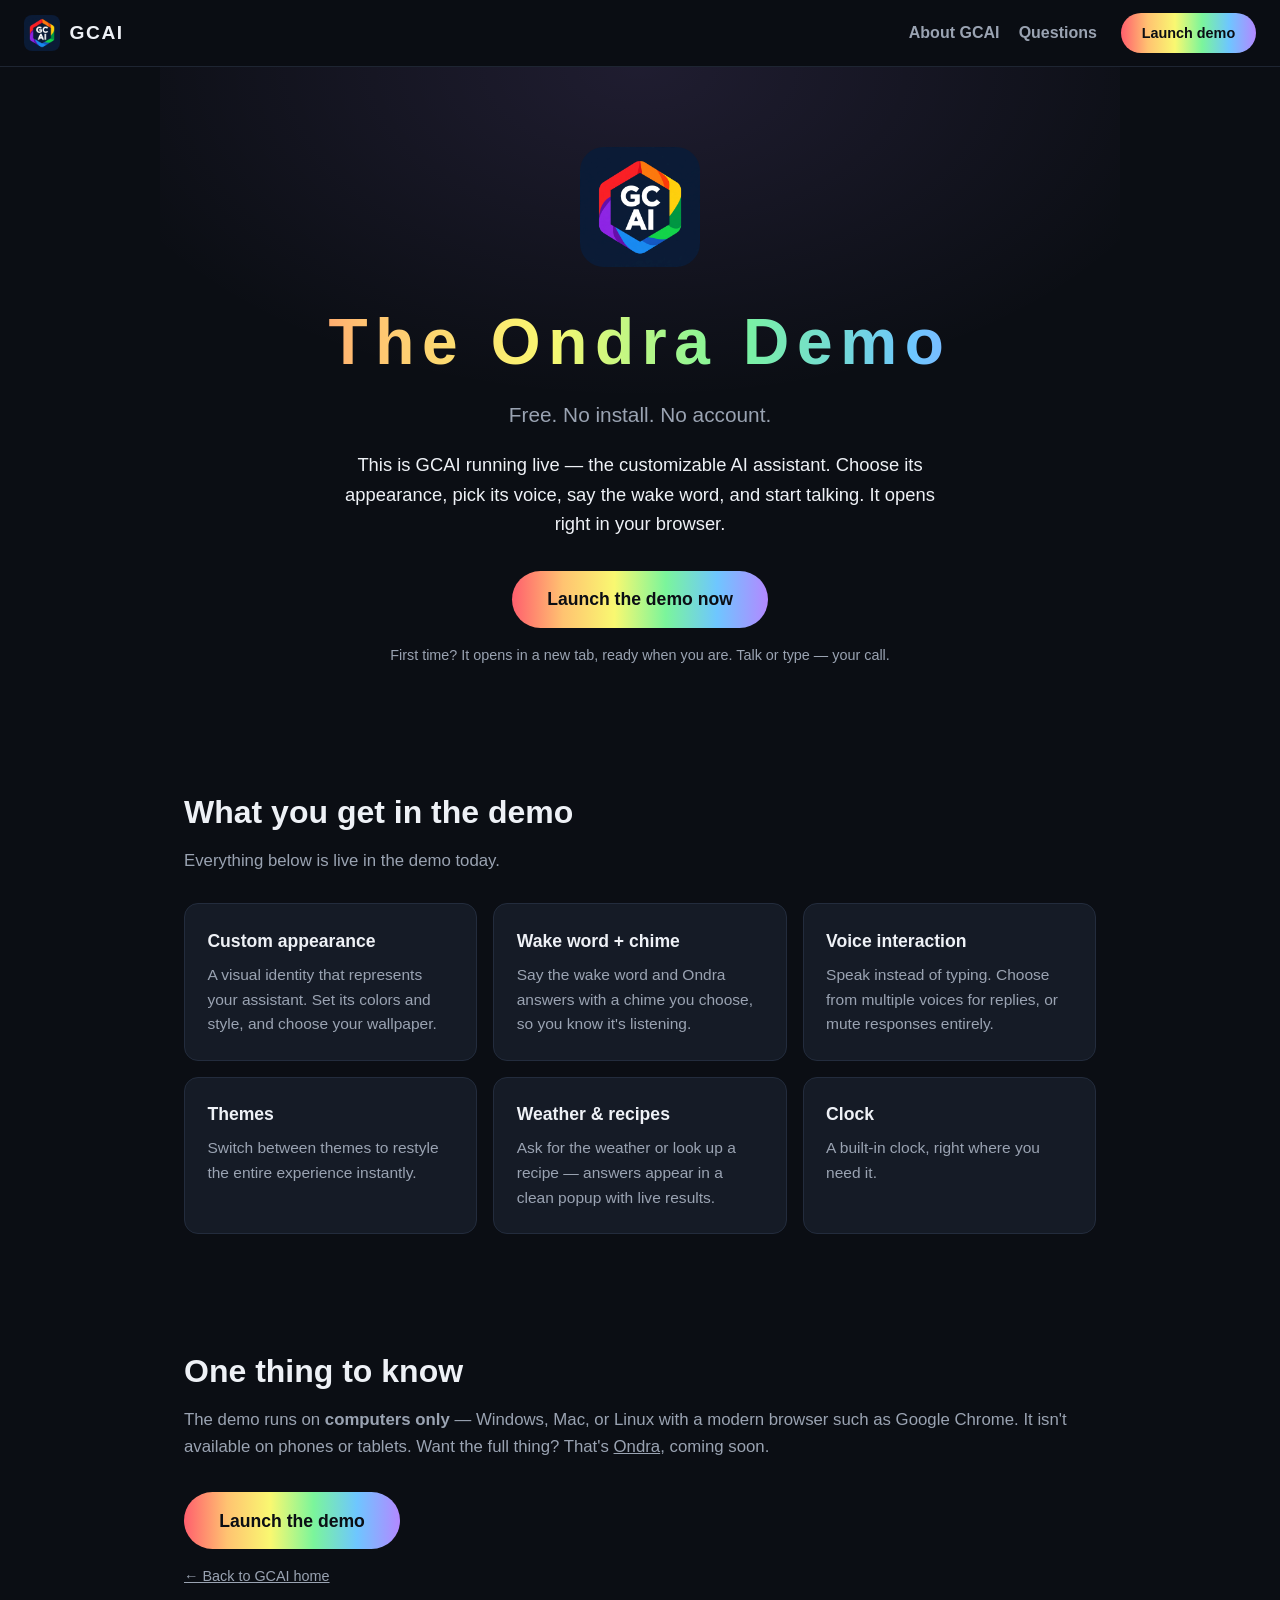
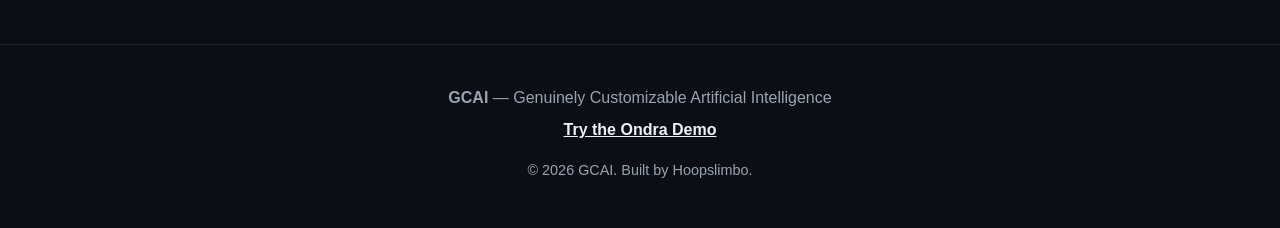
==== demo/index.html @ ac50e2a0 "Launch GCAI website" ====
<!DOCTYPE html>
<html lang="en">
<head>
<meta charset="UTF-8">
<meta name="viewport" content="width=device-width, initial-scale=1.0">
<title>Ondra Demo — Try GCAI free in your browser | GCAI</title>
<meta name="description" content="Try the Ondra Demo: the free, customizable GCAI AI assistant. Custom appearance, wake word with chime, voice input and output, themes, weather, and recipes — right in your browser.">
<meta name="keywords" content="Ondra Demo, GCAI demo, try Ondra AI, customizable AI assistant demo, free AI demo">
<meta name="author" content="GCAI">
<meta name="robots" content="index, follow">
<link rel="canonical" href="https://gcai.js.org/demo/">
<meta property="og:type" content="website">
<meta property="og:title" content="Ondra Demo — Try GCAI free in your browser">
<meta property="og:description" content="The free, customizable GCAI AI assistant. Custom appearance, wake word, voices, themes — right in your browser.">
<meta property="og:url" content="https://gcai.js.org/demo/">
<meta property="og:image" content="https://gcai.js.org/logo.webp">
<link rel="icon" type="image/jpeg" href="../icon.jpg">
<link rel="stylesheet" href="../styles.css">
<script type="application/ld+json">
{
  "@context": "https://schema.org",
  "@type": "SoftwareApplication",
  "name": "Ondra Demo",
  "applicationCategory": "UtilitiesApplication",
  "operatingSystem": "Windows, macOS, Linux",
  "offers": { "@type": "Offer", "price": "0", "priceCurrency": "USD" },
  "url": "https://hoopslimbo.github.io/gcai-demo/gcai-demo.html",
  "description": "The free demo of GCAI's Ondra AI assistant: a customizable appearance, wake word with chime, voice input and output, themes, weather, recipes, and a clock — right in your browser."
}
</script>
</head>
<body>
<header class="nav">
  <a class="brand" href="../">
    <img src="../logo.webp" alt="GCAI logo" width="36" height="36">
    <span>GCAI</span>
  </a>
  <nav>
    <a href="../#top">About GCAI</a>
    <a href="../#faq">Questions</a>
  </nav>
  <a class="btn btn-small" href="https://hoopslimbo.github.io/gcai-demo/gcai-demo.html" data-demo-link>Launch demo</a>
</header>

<main>
  <section class="hero">
    <img class="hero-logo" src="../logo.webp" alt="GCAI logo — a rainbow ribbon folded into a hexagon badge" width="120" height="120">
    <h1>The Ondra Demo</h1>
    <p class="tagline">Free. No install. No account.</p>
    <p class="lede">This is GCAI running live — the customizable AI assistant. Choose its appearance, pick its voice, say the wake word, and start talking. It opens right in your browser.</p>
    <div class="cta-row">
      <a class="btn btn-big" href="https://hoopslimbo.github.io/gcai-demo/gcai-demo.html" data-demo-link>Launch the demo now</a>
    </div>
    <p class="fineprint">First time? It opens in a new tab, ready when you are. Talk or type — your call.</p>
  </section>

  <section>
    <h2>What you get in the demo</h2>
    <p class="section-sub">Everything below is live in the demo today.</p>
    <div class="cards">
      <article class="card">
        <h3>Custom appearance</h3>
        <p>A visual identity that represents your assistant. Set its colors and style, and choose your wallpaper.</p>
      </article>
      <article class="card">
        <h3>Wake word + chime</h3>
        <p>Say the wake word and Ondra answers with a chime you choose, so you know it's listening.</p>
      </article>
      <article class="card">
        <h3>Voice interaction</h3>
        <p>Speak instead of typing. Choose from multiple voices for replies, or mute responses entirely.</p>
      </article>
      <article class="card">
        <h3>Themes</h3>
        <p>Switch between themes to restyle the entire experience instantly.</p>
      </article>
      <article class="card">
        <h3>Weather &amp; recipes</h3>
        <p>Ask for the weather or look up a recipe — answers appear in a clean popup with live results.</p>
      </article>
      <article class="card">
        <h3>Clock</h3>
        <p>A built-in clock, right where you need it.</p>
      </article>
    </div>
  </section>

  <section>
    <h2>One thing to know</h2>
    <p class="section-sub">The demo runs on <strong>computers only</strong> — Windows, Mac, or Linux with a modern browser such as Google Chrome. It isn't available on phones or tablets. Want the full thing? That's <a href="../#ondra">Ondra</a>, coming soon.</p>
    <div class="cta-row">
      <a class="btn btn-big" href="https://hoopslimbo.github.io/gcai-demo/gcai-demo.html" data-demo-link>Launch the demo</a>
    </div>
    <p class="fineprint"><a href="../">← Back to GCAI home</a></p>
  </section>
</main>

<footer>
  <p><strong>GCAI</strong> — Genuinely Customizable Artificial Intelligence</p>
  <p><a href="https://hoopslimbo.github.io/gcai-demo/gcai-demo.html" data-demo-link>Try the Ondra Demo</a></p>
  <p class="fineprint">© 2026 GCAI. Built by Hoopslimbo.</p>
</footer>
<script>
(function () {
  function isMobileDevice() {
    var ua = navigator.userAgent || '';
    if (/Android|webOS|iPhone|iPad|iPod|BlackBerry|IEMobile|Opera Mini/i.test(ua)) return true;
    // iPadOS 13+ reports as Macintosh; catch it via touch support
    return /Macintosh/i.test(ua) && navigator.maxTouchPoints > 1;
  }
  function showComputerOnlyMessage() {
    if (document.querySelector('.computer-only-overlay')) return;
    var overlay = document.createElement('div');
    overlay.className = 'computer-only-overlay';
    var box = document.createElement('div');
    box.className = 'computer-only-box';
    var msg = document.createElement('p');
    msg.textContent = 'This software is only accessible through computers. Please try again on a computer';
    var btn = document.createElement('button');
    btn.type = 'button';
    btn.textContent = 'OK';
    box.appendChild(msg);
    box.appendChild(btn);
    overlay.appendChild(box);
    overlay.addEventListener('click', function () { overlay.remove(); });
    document.body.appendChild(overlay);
    setTimeout(function () { overlay.remove(); }, 5000);
  }
  if (!isMobileDevice()) return;
  document.querySelectorAll('a[data-demo-link]').forEach(function (a) {
    a.addEventListener('click', function (e) {
      e.preventDefault();
      showComputerOnlyMessage();
    });
  });
})();
</script>
</body>
</html>
---- styles.css ----
:root {
  --bg: #0b0e14;
  --bg2: #11151d;
  --card: #151b26;
  --text: #eef1f6;
  --muted: #9aa3b2;
  --rainbow: linear-gradient(90deg, #ff5f6d, #ffc371, #f9f871, #7bf59b, #6ec6ff, #b388ff);
  --radius: 14px;
}
* { box-sizing: border-box; margin: 0; padding: 0; }
html { scroll-behavior: smooth; }
body {
  background: var(--bg);
  color: var(--text);
  font-family: -apple-system, BlinkMacSystemFont, "Segoe UI", Roboto, Helvetica, Arial, sans-serif;
  line-height: 1.6;
}
a { color: inherit; }

/* Nav */
.nav {
  position: sticky; top: 0; z-index: 10;
  display: flex; align-items: center; gap: 1.5rem;
  padding: 0.8rem 1.5rem;
  background: rgba(11, 14, 20, 0.92);
  backdrop-filter: blur(8px);
  border-bottom: 1px solid #1e2532;
}
.brand { display: flex; align-items: center; gap: 0.6rem; text-decoration: none; font-weight: 800; font-size: 1.2rem; letter-spacing: 0.08em; }
.brand img { border-radius: 8px; }
.nav nav { display: flex; gap: 1.2rem; margin-left: auto; }
.nav nav a { text-decoration: none; color: var(--muted); font-weight: 600; }
.nav nav a:hover { color: var(--text); }

/* Buttons */
.btn {
  display: inline-block; text-decoration: none; font-weight: 700;
  background: var(--rainbow); color: #0b0e14;
  border-radius: 999px; padding: 0.55rem 1.3rem;
  transition: transform 0.15s ease, box-shadow 0.15s ease;
}
.btn:hover { transform: translateY(-2px); box-shadow: 0 8px 24px rgba(255, 95, 109, 0.25); }
.btn-big { font-size: 1.1rem; padding: 0.9rem 2.2rem; }
.btn-small { font-size: 0.9rem; }

/* Hero */
.hero {
  text-align: center;
  padding: 5rem 1.5rem 4rem;
  background: radial-gradient(ellipse 60% 50% at 50% 0%, rgba(179, 136, 255, 0.12), transparent);
}
.hero-logo { border-radius: 24px; margin-bottom: 1rem; }
.hero h1 {
  font-size: 4rem; letter-spacing: 0.12em; font-weight: 900;
  background: var(--rainbow);
  -webkit-background-clip: text; background-clip: text; color: transparent;
}
.tagline { font-size: 1.3rem; color: var(--muted); margin-top: 0.3rem; }
.lede { max-width: 620px; margin: 1.2rem auto 0; font-size: 1.15rem; }
.cta-row { margin-top: 2rem; }
.fineprint { color: var(--muted); font-size: 0.9rem; margin-top: 1rem; }

/* Sections */
section { max-width: 960px; margin: 0 auto; padding: 3.5rem 1.5rem; }
section h2 { font-size: 2rem; margin-bottom: 0.6rem; }
.section-sub { color: var(--muted); margin-bottom: 1.8rem; font-size: 1.05rem; }
.about p { font-size: 1.1rem; color: #d4d9e2; max-width: 720px; }

/* Cards */
.cards {
  display: grid; gap: 1rem;
  grid-template-columns: repeat(auto-fit, minmax(260px, 1fr));
}
.card {
  background: var(--card);
  border: 1px solid #232c3d;
  border-radius: var(--radius);
  padding: 1.4rem;
}
.card h3 { font-size: 1.1rem; margin-bottom: 0.5rem; }
.card p { color: var(--muted); font-size: 0.97rem; }
.demo .cta-row, .ondra .cta-row { text-align: center; }

/* Ondra */
.pill {
  font-size: 0.8rem; font-weight: 700; vertical-align: middle;
  background: var(--rainbow); color: #0b0e14;
  border-radius: 999px; padding: 0.25rem 0.8rem; margin-left: 0.5rem;
  letter-spacing: 0.02em;
}

/* FAQ */
.faq details {
  background: var(--card); border: 1px solid #232c3d;
  border-radius: var(--radius); padding: 1rem 1.3rem; margin-bottom: 0.8rem;
}
.faq summary { cursor: pointer; font-weight: 700; font-size: 1.05rem; }
.faq details p { color: var(--muted); margin-top: 0.6rem; }

/* Footer */
footer {
  text-align: center; padding: 2.5rem 1.5rem;
  border-top: 1px solid #1e2532; color: var(--muted);
}
footer p { margin-bottom: 0.4rem; }
footer a { color: var(--text); font-weight: 600; }

@media (max-width: 640px) {
  .nav nav { display: none; }
  .nav .btn-small { margin-left: auto; }
  .hero h1 { font-size: 2.8rem; }
  .hero { padding: 3.5rem 1.2rem 3rem; }
}

/* Computer-only demo guard */
.computer-only-overlay {
  position: fixed;
  inset: 0;
  background: rgba(0, 0, 0, 0.72);
  display: flex;
  align-items: center;
  justify-content: center;
  z-index: 9999;
  padding: 1.5rem;
}
.computer-only-box {
  background: #111827;
  color: #f9fafb;
  border: 1px solid #374151;
  border-radius: 12px;
  padding: 1.5rem 1.75rem;
  max-width: 24rem;
  text-align: center;
  box-shadow: 0 20px 60px rgba(0, 0, 0, 0.5);
}
.computer-only-box p {
  margin: 0 0 1rem;
  line-height: 1.5;
}
.computer-only-box button {
  background: #f9fafb;
  color: #111827;
  border: none;
  border-radius: 8px;
  padding: 0.6rem 1.6rem;
  font-size: 1rem;
  font-weight: 600;
  cursor: pointer;
}
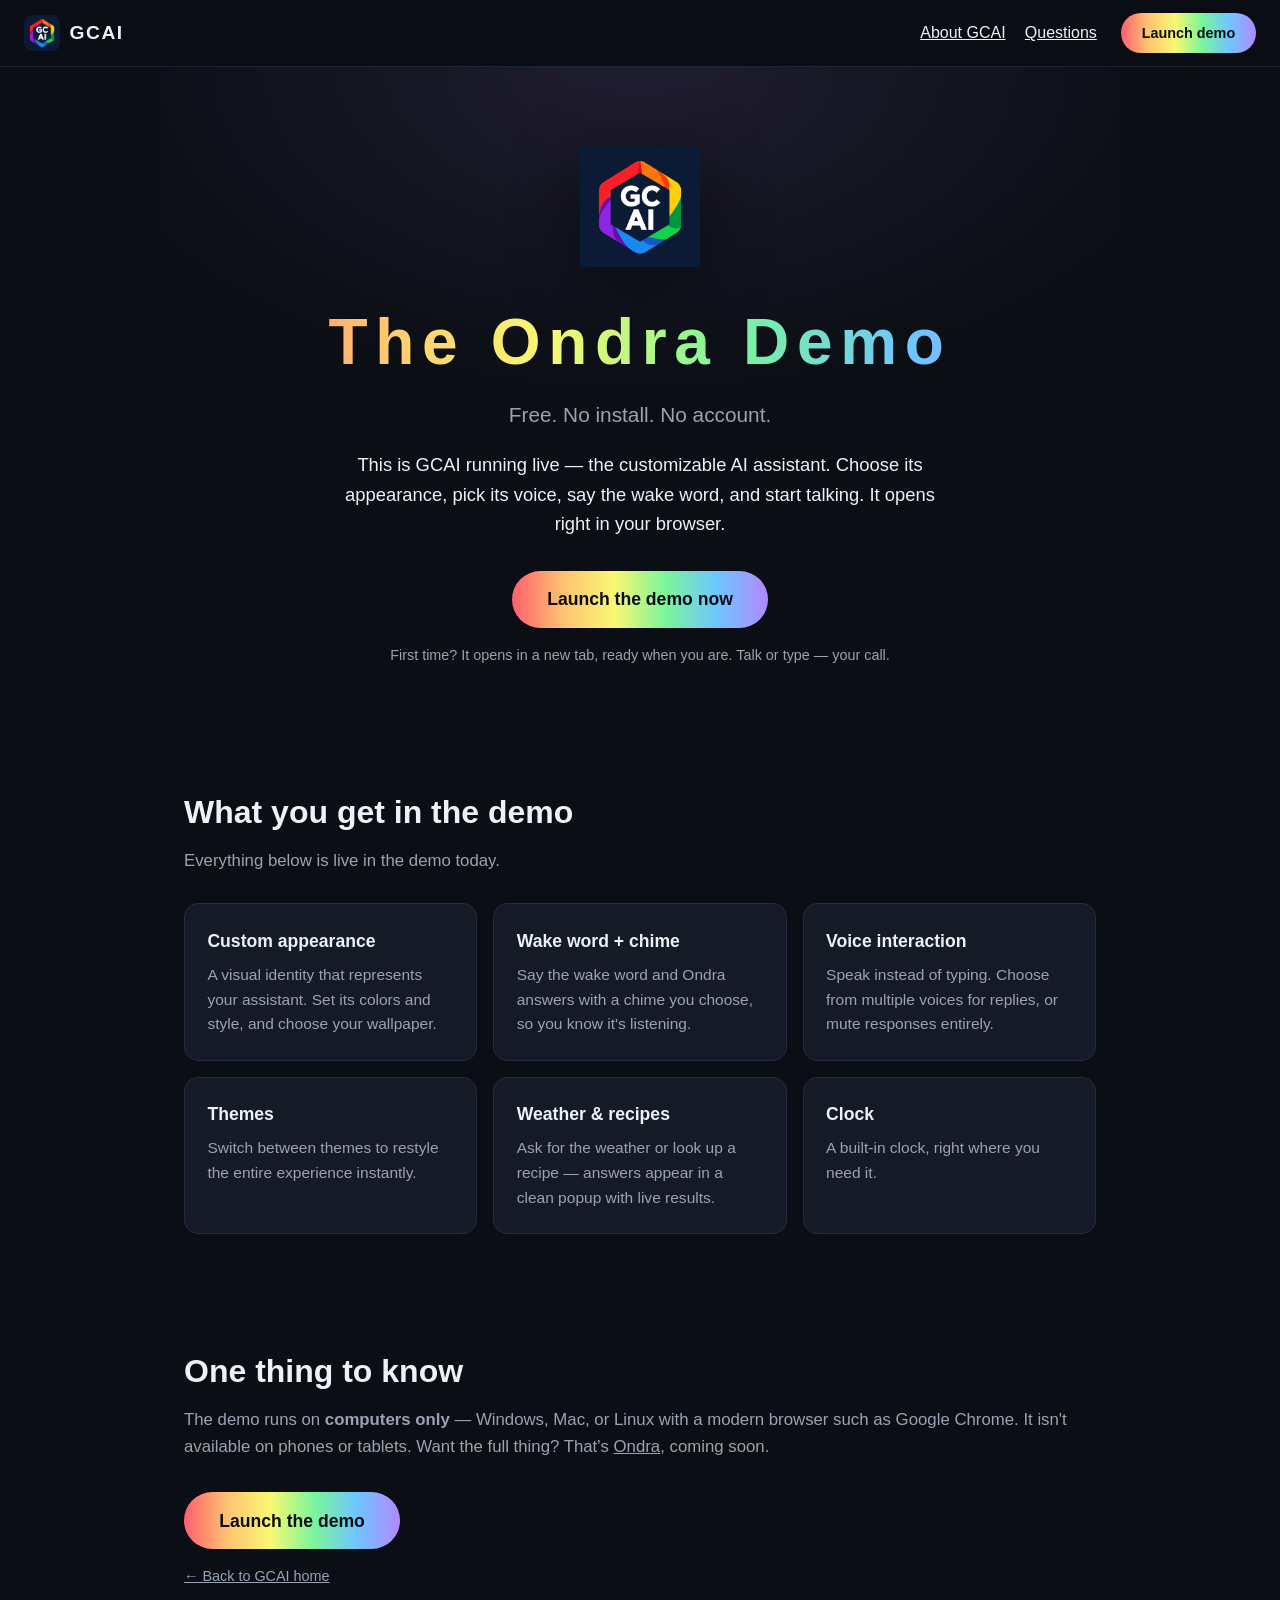
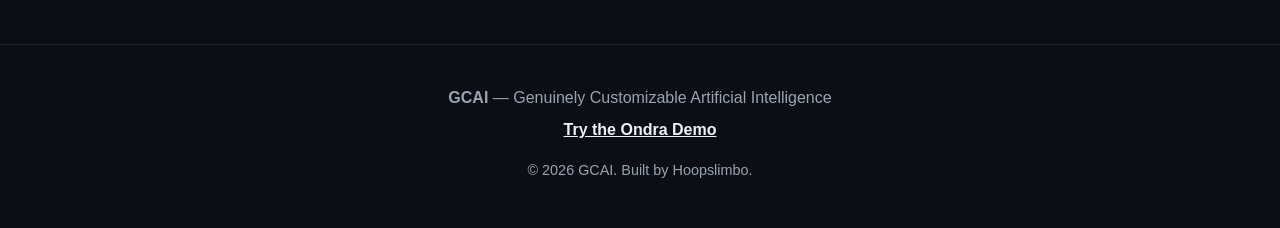
==== commit 54d8c0e2: "Clean URLs (/gcai, /ondra, /faq) and move off gcai.js.org to gcai.pages.dev" ====
--- a/demo/index.html
+++ b/demo/index.html
@@ -8,12 +8,12 @@
 <meta name="keywords" content="Ondra Demo, GCAI demo, try Ondra AI, customizable AI assistant demo, free AI demo">
 <meta name="author" content="GCAI">
 <meta name="robots" content="index, follow">
-<link rel="canonical" href="https://gcai.js.org/demo/">
+<link rel="canonical" href="https://gcai.pages.dev/demo/">
 <meta property="og:type" content="website">
 <meta property="og:title" content="Ondra Demo — Try GCAI free in your browser">
 <meta property="og:description" content="The free, customizable GCAI AI assistant. Custom appearance, wake word, voices, themes — right in your browser.">
-<meta property="og:url" content="https://gcai.js.org/demo/">
-<meta property="og:image" content="https://gcai.js.org/logo.webp">
+<meta property="og:url" content="https://gcai.pages.dev/demo/">
+<meta property="og:image" content="https://gcai.pages.dev/logo.webp">
 <link rel="icon" type="image/jpeg" href="../icon.jpg">
 <link rel="stylesheet" href="../styles.css">
 <script type="application/ld+json">
@@ -31,13 +31,13 @@
 </head>
 <body>
 <header class="nav">
-  <a class="brand" href="../">
+  <a class="brand" href="../gcai/">
     <img src="../logo.webp" alt="GCAI logo" width="36" height="36">
     <span>GCAI</span>
   </a>
   <nav>
-    <a href="../#top">About GCAI</a>
-    <a href="../#faq">Questions</a>
+    <a href="../gcai/#top">About GCAI</a>
+    <a href="../faq/">Questions</a>
   </nav>
   <a class="btn btn-small" href="https://hoopslimbo.github.io/gcai-demo/gcai-demo.html" data-demo-link>Launch demo</a>
 </header>
@@ -87,11 +87,11 @@
 
   <section>
     <h2>One thing to know</h2>
-    <p class="section-sub">The demo runs on <strong>computers only</strong> — Windows, Mac, or Linux with a modern browser such as Google Chrome. It isn't available on phones or tablets. Want the full thing? That's <a href="../#ondra">Ondra</a>, coming soon.</p>
+    <p class="section-sub">The demo runs on <strong>computers only</strong> — Windows, Mac, or Linux with a modern browser such as Google Chrome. It isn't available on phones or tablets. Want the full thing? That's <a href="../ondra/">Ondra</a>, coming soon.</p>
     <div class="cta-row">
       <a class="btn btn-big" href="https://hoopslimbo.github.io/gcai-demo/gcai-demo.html" data-demo-link>Launch the demo</a>
     </div>
-    <p class="fineprint"><a href="../">← Back to GCAI home</a></p>
+    <p class="fineprint"><a href="../gcai/">← Back to GCAI home</a></p>
   </section>
 </main>
 
--- a/styles.css
+++ b/styles.css
@@ -27,10 +27,10 @@
   border-bottom: 1px solid #1e2532;
 }
 .brand { display: flex; align-items: center; gap: 0.6rem; text-decoration: none; font-weight: 800; font-size: 1.2rem; letter-spacing: 0.08em; }
-.brand img { border-radius: 8px; }
+.brand img { border-radius: 8px; height: auto; }
 .nav nav { display: flex; gap: 1.2rem; margin-left: auto; }
-.nav nav a { text-decoration: none; color: var(--muted); font-weight: 600; }
-.nav nav a:hover { color: var(--text); }
+.nav nav a.nav-link { text-decoration: none; color: var(--muted); font-weight: 600; }
+.nav nav a.nav-link:hover { color: var(--text); }
 
 /* Buttons */
 .btn {
@@ -42,6 +42,8 @@
 .btn:hover { transform: translateY(-2px); box-shadow: 0 8px 24px rgba(255, 95, 109, 0.25); }
 .btn-big { font-size: 1.1rem; padding: 0.9rem 2.2rem; }
 .btn-small { font-size: 0.9rem; }
+  .btn-solid { background: #eef1f6; color: #000; font-weight: 800; }
+  .btn-solid:hover { box-shadow: 0 8px 24px rgba(238, 241, 246, 0.22); }
 
 /* Hero */
 .hero {
@@ -49,7 +51,8 @@
   padding: 5rem 1.5rem 4rem;
   background: radial-gradient(ellipse 60% 50% at 50% 0%, rgba(179, 136, 255, 0.12), transparent);
 }
-.hero-logo { border-radius: 24px; margin-bottom: 1rem; }
+.hero-logo { width: 120px; height: auto; margin-bottom: 1rem;
+  filter: drop-shadow(0 14px 34px rgba(0, 0, 0, 0.45)); }
 .hero h1 {
   font-size: 4rem; letter-spacing: 0.12em; font-weight: 900;
   background: var(--rainbow);
@@ -83,6 +86,7 @@
 
 /* Ondra */
 .pill {
+  display: inline-block; white-space: nowrap;
   font-size: 0.8rem; font-weight: 700; vertical-align: middle;
   background: var(--rainbow); color: #0b0e14;
   border-radius: 999px; padding: 0.25rem 0.8rem; margin-left: 0.5rem;
@@ -106,11 +110,22 @@
 footer a { color: var(--text); font-weight: 600; }
 
 @media (max-width: 640px) {
-  .nav nav { display: none; }
-  .nav .btn-small { margin-left: auto; }
+  .nav { flex-wrap: wrap; gap: 0.7rem 1rem; padding: 0.8rem 1rem; }
+  .nav nav { display: flex; order: 3; flex-basis: 100%; justify-content: center; gap: 0.6rem; margin-left: 0; }
   .hero h1 { font-size: 2.8rem; }
   .hero { padding: 3.5rem 1.2rem 3rem; }
 }
+
+/* Ondra O mark */
+.o-mark { display: inline-block; vertical-align: -0.18em; }
+.hero { position: relative; overflow: hidden; }
+.o-watermark {
+  position: absolute; left: 50%; top: 44%;
+  width: min(560px, 130vw); opacity: 0.13;
+  transform: translate(-50%, -50%);
+  pointer-events: none;
+}
+.hero > :not(.o-watermark) { position: relative; }
 
 /* Computer-only demo guard */
 .computer-only-overlay {
@@ -147,3 +162,9 @@
   font-weight: 600;
   cursor: pointer;
 }
+
+/* Mobile: the header demo button is redundant next to the page buttons,
+   so hide it and keep GCAI / Ondra / FAQ reachable. */
+@media (max-width: 640px) {
+  .nav > a.btn { display: none; }
+}
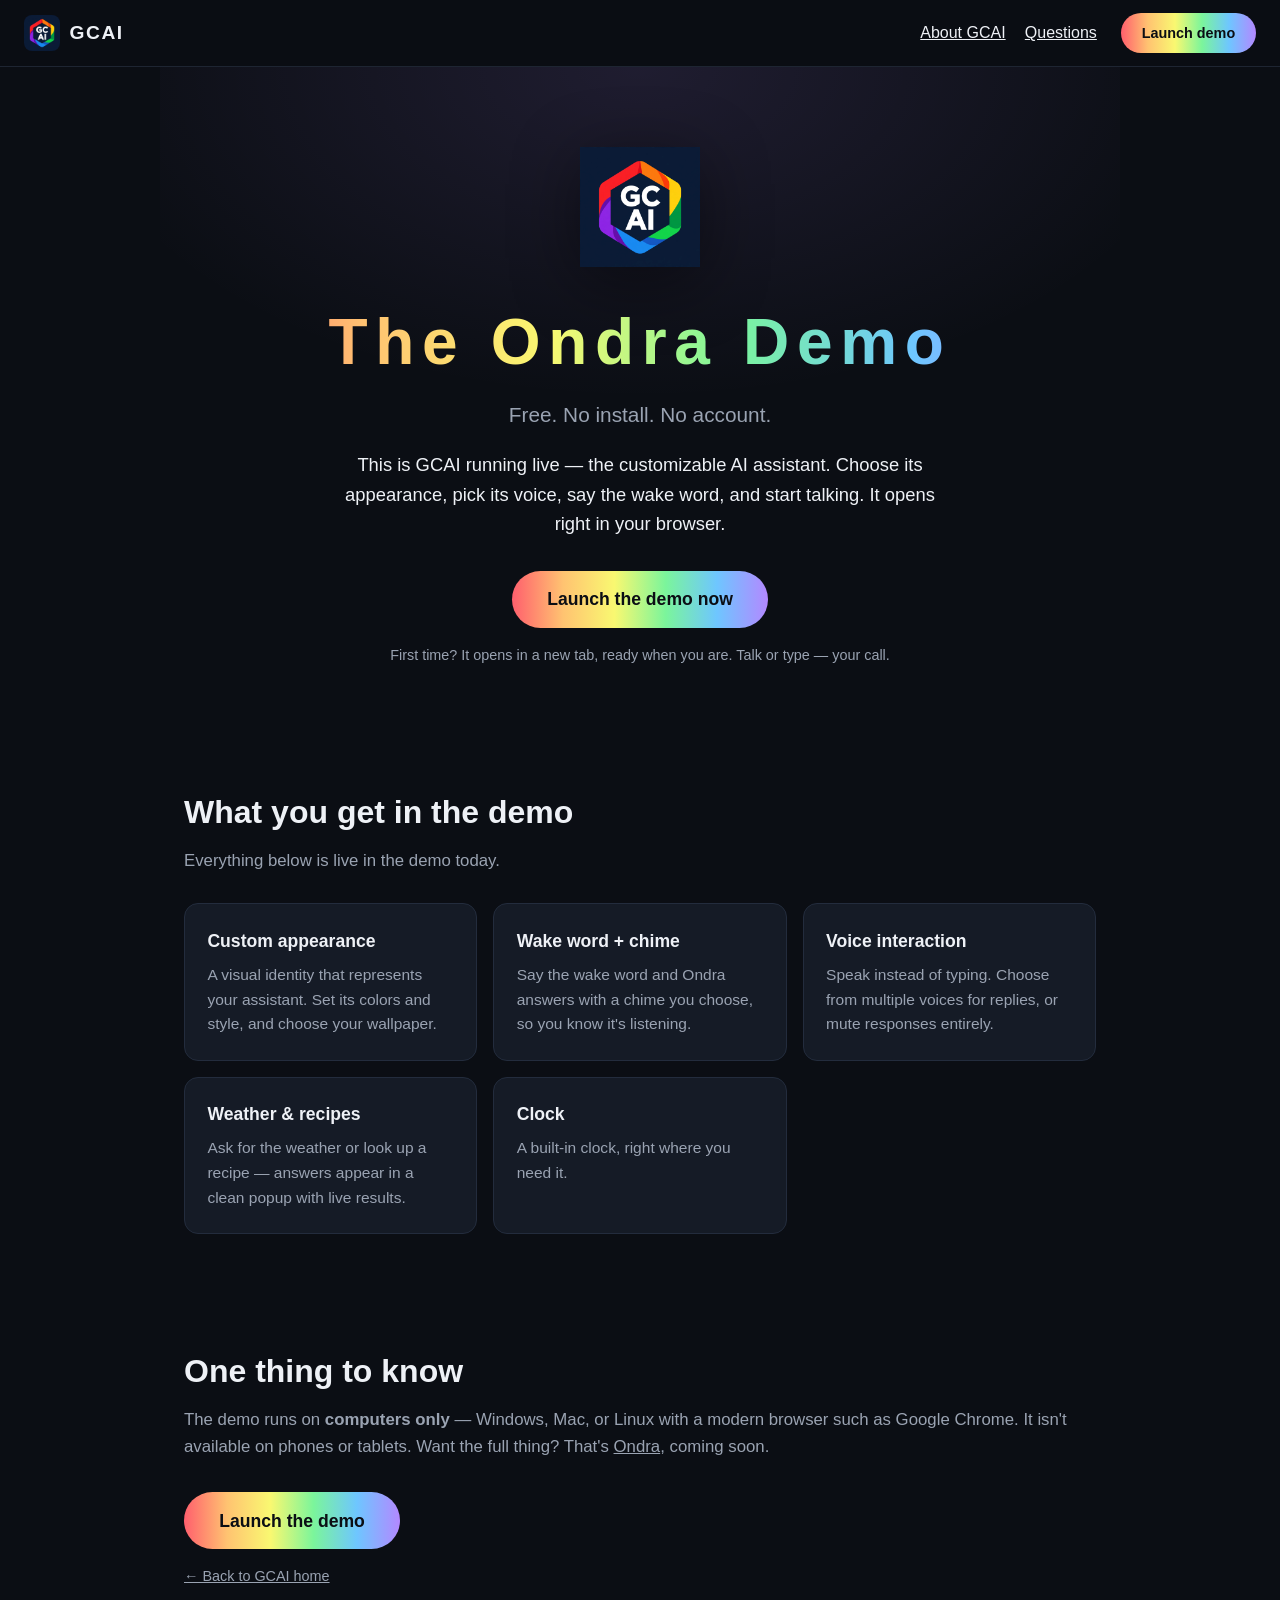
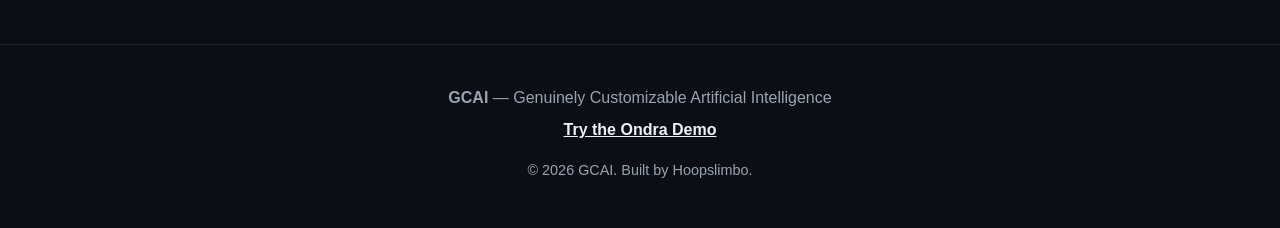
==== commit 433b9f31: "Remove themes mentions; keep Coming soon pills next to card titles" ====
--- a/demo/index.html
+++ b/demo/index.html
@@ -4,16 +4,16 @@
 <meta charset="UTF-8">
 <meta name="viewport" content="width=device-width, initial-scale=1.0">
 <title>Ondra Demo — Try GCAI free in your browser | GCAI</title>
-<meta name="description" content="Try the Ondra Demo: the free, customizable GCAI AI assistant. Custom appearance, wake word with chime, voice input and output, themes, weather, and recipes — right in your browser.">
+<meta name="description" content="Try the Ondra Demo: the free, customizable GCAI AI assistant. Custom appearance, wake word with chime, voice input and output, weather, and recipes — right in your browser.">
 <meta name="keywords" content="Ondra Demo, GCAI demo, try Ondra AI, customizable AI assistant demo, free AI demo">
 <meta name="author" content="GCAI">
 <meta name="robots" content="index, follow">
-<link rel="canonical" href="https://gcai.pages.dev/demo/">
+<link rel="canonical" href="https://gcai-website.pages.dev/demo/">
 <meta property="og:type" content="website">
 <meta property="og:title" content="Ondra Demo — Try GCAI free in your browser">
-<meta property="og:description" content="The free, customizable GCAI AI assistant. Custom appearance, wake word, voices, themes — right in your browser.">
-<meta property="og:url" content="https://gcai.pages.dev/demo/">
-<meta property="og:image" content="https://gcai.pages.dev/logo.webp">
+<meta property="og:description" content="The free, customizable GCAI AI assistant. Custom appearance, wake word, voices — right in your browser.">
+<meta property="og:url" content="https://gcai-website.pages.dev/demo/">
+<meta property="og:image" content="https://gcai-website.pages.dev/logo.webp">
 <link rel="icon" type="image/jpeg" href="../icon.jpg">
 <link rel="stylesheet" href="../styles.css">
 <script type="application/ld+json">
@@ -25,7 +25,7 @@
   "operatingSystem": "Windows, macOS, Linux",
   "offers": { "@type": "Offer", "price": "0", "priceCurrency": "USD" },
   "url": "https://hoopslimbo.github.io/gcai-demo/gcai-demo.html",
-  "description": "The free demo of GCAI's Ondra AI assistant: a customizable appearance, wake word with chime, voice input and output, themes, weather, recipes, and a clock — right in your browser."
+  "description": "The free demo of GCAI's Ondra AI assistant: a customizable appearance, wake word with chime, voice input and output, weather, recipes, and a clock — right in your browser."
 }
 </script>
 </head>
@@ -69,10 +69,6 @@
       <article class="card">
         <h3>Voice interaction</h3>
         <p>Speak instead of typing. Choose from multiple voices for replies, or mute responses entirely.</p>
-      </article>
-      <article class="card">
-        <h3>Themes</h3>
-        <p>Switch between themes to restyle the entire experience instantly.</p>
       </article>
       <article class="card">
         <h3>Weather &amp; recipes</h3>
--- a/styles.css
+++ b/styles.css
@@ -80,7 +80,8 @@
   border-radius: var(--radius);
   padding: 1.4rem;
 }
-.card h3 { font-size: 1.1rem; margin-bottom: 0.5rem; }
+.card h3 { font-size: 1.1rem; margin-bottom: 0.5rem; display: flex; align-items: center; gap: 0.5rem; }
+.card h3 .pill { margin-left: 0; flex-shrink: 0; }
 .card p { color: var(--muted); font-size: 0.97rem; }
 .demo .cta-row, .ondra .cta-row { text-align: center; }
 
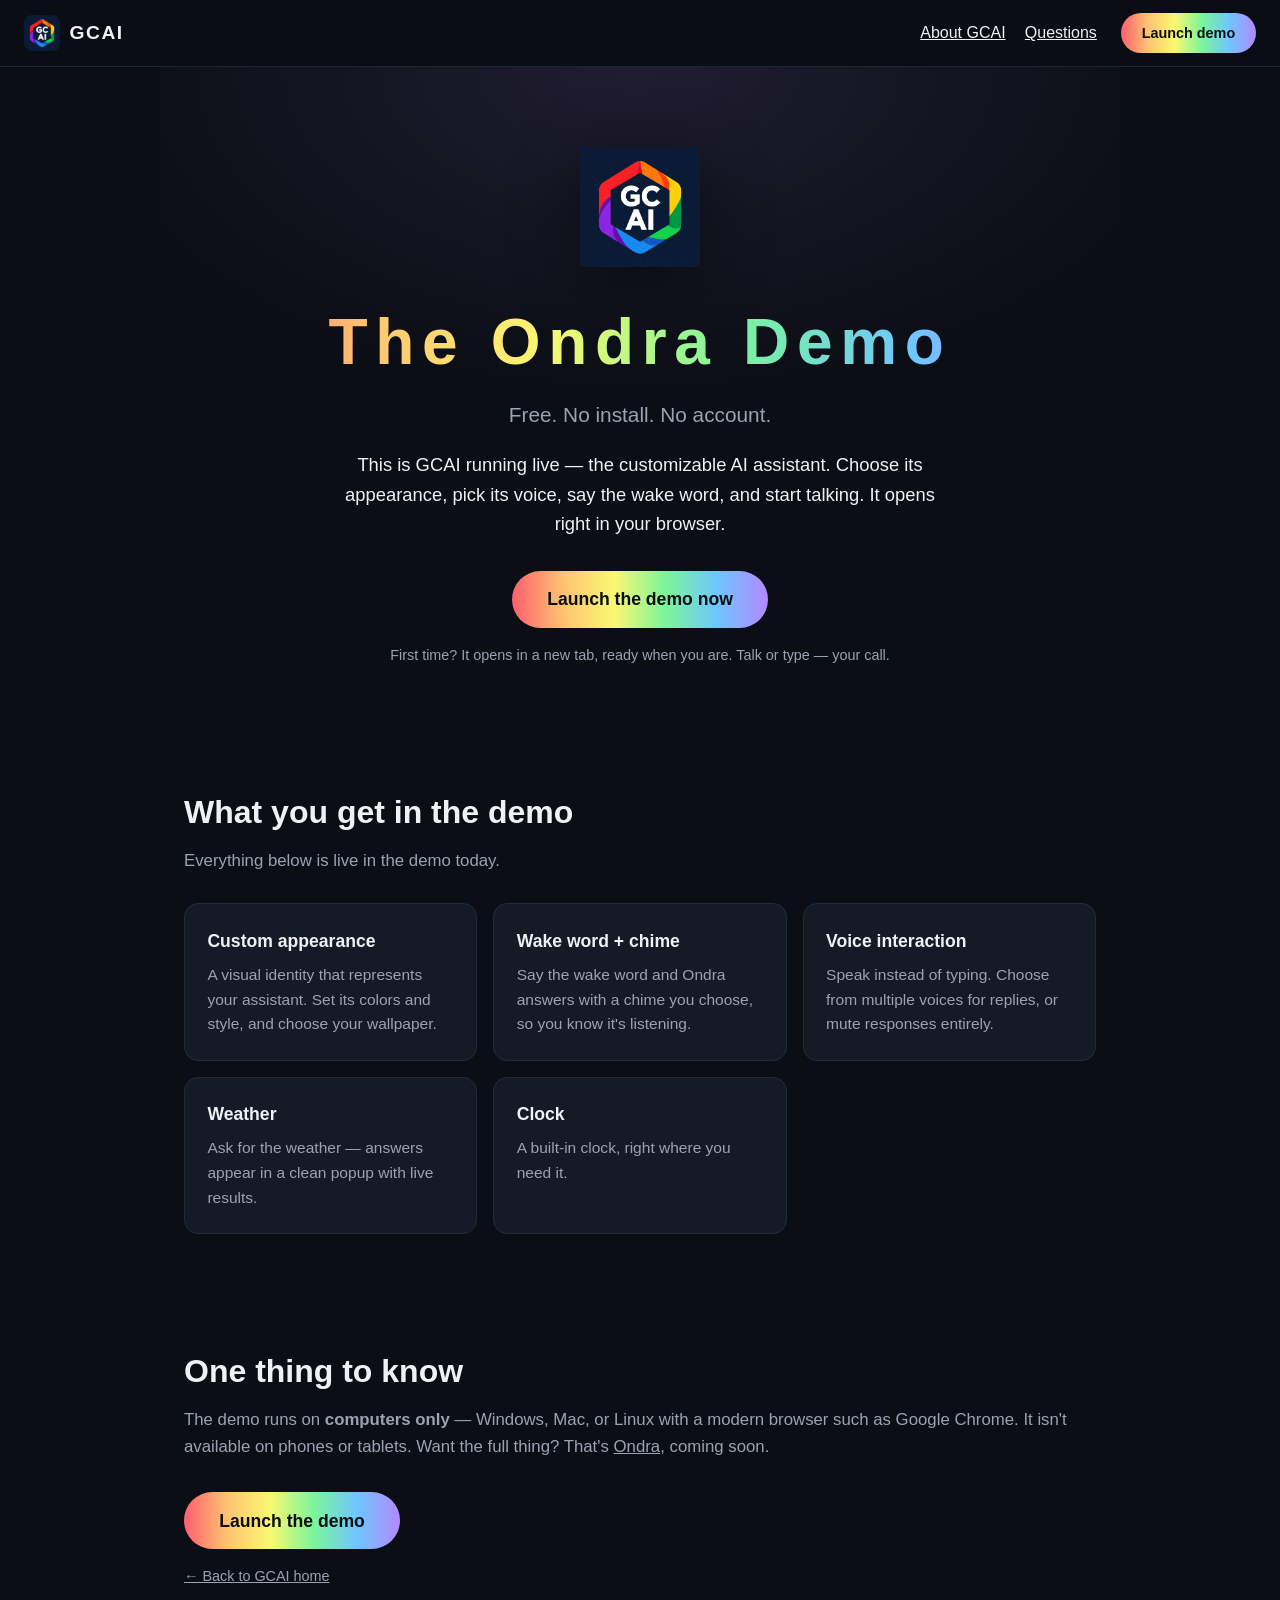
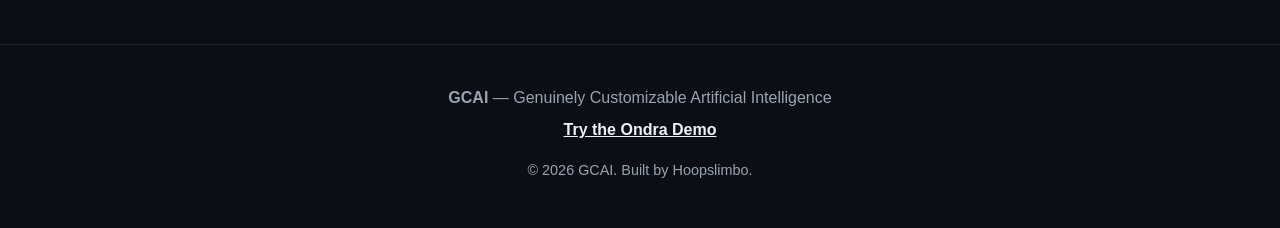
==== commit 7cde4ca6: "Recipes are a full-version feature; drop from demo descriptions - Demo cards: 'Weather & recipes' ->" ====
--- a/demo/index.html
+++ b/demo/index.html
@@ -4,7 +4,7 @@
 <meta charset="UTF-8">
 <meta name="viewport" content="width=device-width, initial-scale=1.0">
 <title>Ondra Demo — Try GCAI free in your browser | GCAI</title>
-<meta name="description" content="Try the Ondra Demo: the free, customizable GCAI AI assistant. Custom appearance, wake word with chime, voice input and output, weather, and recipes — right in your browser.">
+<meta name="description" content="Try the Ondra Demo: the free, customizable GCAI AI assistant. Custom appearance, wake word with chime, voice input and output, and weather — right in your browser.">
 <meta name="keywords" content="Ondra Demo, GCAI demo, try Ondra AI, customizable AI assistant demo, free AI demo">
 <meta name="author" content="GCAI">
 <meta name="robots" content="index, follow">
@@ -25,7 +25,7 @@
   "operatingSystem": "Windows, macOS, Linux",
   "offers": { "@type": "Offer", "price": "0", "priceCurrency": "USD" },
   "url": "https://hoopslimbo.github.io/gcai-demo/gcai-demo.html",
-  "description": "The free demo of GCAI's Ondra AI assistant: a customizable appearance, wake word with chime, voice input and output, weather, recipes, and a clock — right in your browser."
+  "description": "The free demo of GCAI's Ondra AI assistant: a customizable appearance, wake word with chime, voice input and output, weather, and a clock — right in your browser."
 }
 </script>
 </head>
@@ -71,8 +71,8 @@
         <p>Speak instead of typing. Choose from multiple voices for replies, or mute responses entirely.</p>
       </article>
       <article class="card">
-        <h3>Weather &amp; recipes</h3>
-        <p>Ask for the weather or look up a recipe — answers appear in a clean popup with live results.</p>
+        <h3>Weather</h3>
+        <p>Ask for the weather — answers appear in a clean popup with live results.</p>
       </article>
       <article class="card">
         <h3>Clock</h3>
--- a/styles.css
+++ b/styles.css
@@ -89,10 +89,11 @@
 .pill {
   display: inline-block; white-space: nowrap;
   font-size: 0.8rem; font-weight: 700; vertical-align: middle;
-  background: var(--rainbow); color: #0b0e14;
+  background: #fff; color: #0b0e14;
   border-radius: 999px; padding: 0.25rem 0.8rem; margin-left: 0.5rem;
   letter-spacing: 0.02em;
 }
+h2 .pill { background: var(--rainbow); }
 
 /* FAQ */
 .faq details {
